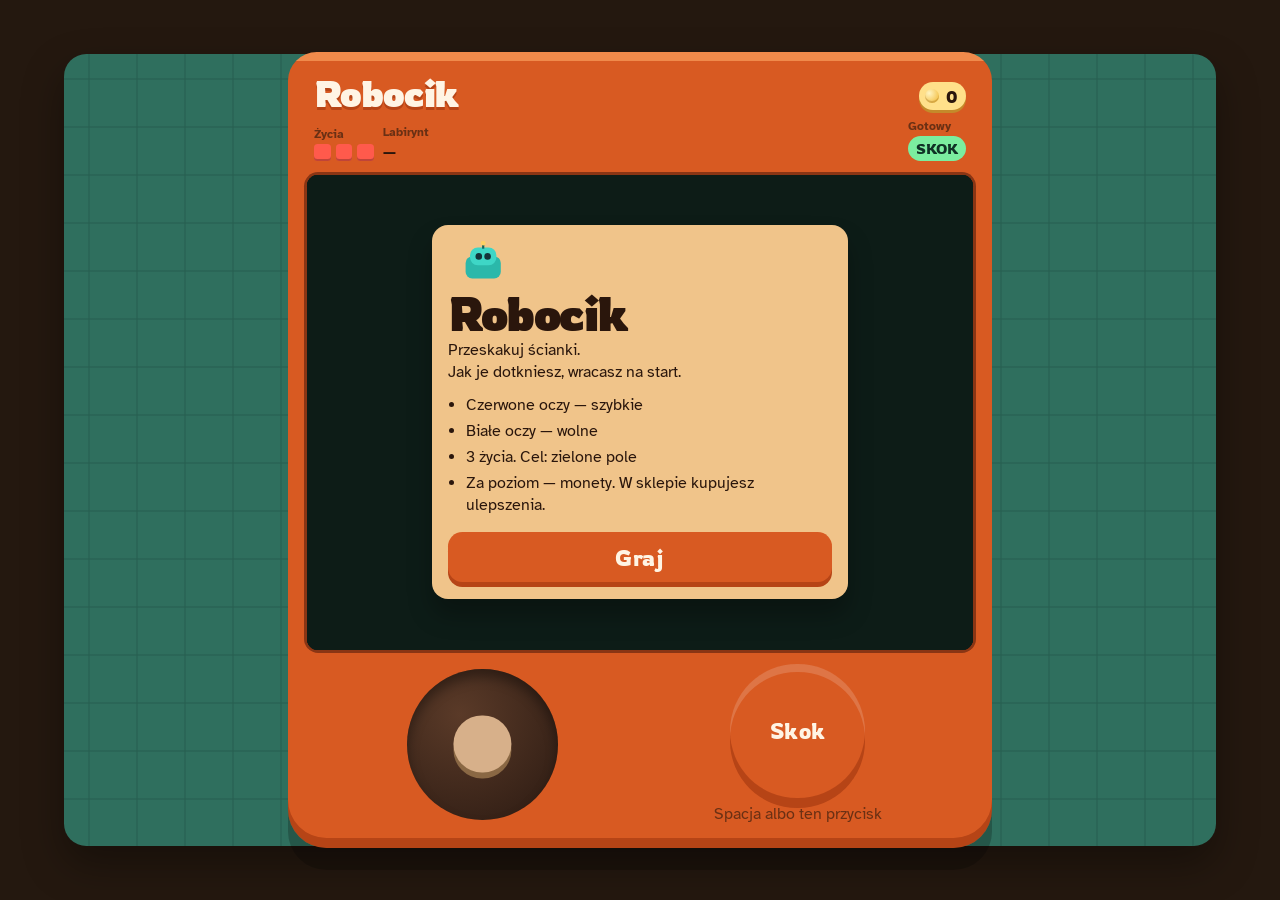
==== labirynt/index.html @ 36ea42a0 "Add Bar Mniam, a cook-and-sell shop game. You pick a haircut and clothes, cook for a queue, take coi" ====
<!DOCTYPE html>
<html lang="pl">
  <head>
    <meta charset="utf-8" />
    <meta
      name="viewport"
      content="width=device-width, initial-scale=1, viewport-fit=cover"
    />
    <title>Robocik · labirynt</title>
    <meta
      name="description"
      content="Jesteś robocikiem. Przeskakuj ścianki, zbieraj monety za poziomy i kupuj ulepszenia."
    />
    <meta name="theme-color" content="#c65a24" />
    <link rel="icon" href="favicon.svg" type="image/svg+xml" />
    <link rel="preconnect" href="https://fonts.googleapis.com" />
    <link rel="preconnect" href="https://fonts.gstatic.com" crossorigin />
    <link
      href="https://fonts.googleapis.com/css2?family=Atkinson+Hyperlegible:wght@400;700&family=Rowdies:wght@400;700&display=swap"
      rel="stylesheet"
    />
    <link rel="stylesheet" href="styles.css" />
  </head>
  <body>
    <div class="desk">
      <div class="mat" aria-hidden="true"></div>
      <main class="toy">
        <header class="faceplate">
          <div class="title-row">
            <h1>Robocik</h1>
            <p id="coins" class="coin-chip" aria-live="polite">
              <span class="coin-dot" aria-hidden="true"></span>
              <span id="coin-count">0</span>
            </p>
          </div>
          <div class="dials">
            <div class="dial">
              <span class="dial-name">Życia</span>
              <div id="lives" class="lives" aria-live="polite"></div>
            </div>
            <div class="dial">
              <span class="dial-name">Labirynt</span>
              <p id="level-name">—</p>
            </div>
            <div class="dial">
              <span class="dial-name">Gotowy</span>
              <p id="jump-meter" class="jump-meter is-ready">SKOK</p>
            </div>
          </div>
        </header>

        <section class="screen" aria-label="Labirynt">
          <canvas id="arena" width="840" height="600"></canvas>
          <p id="toast" class="toast" hidden></p>
          <div id="overlay" class="overlay is-open"></div>
        </section>

        <section class="deck" aria-label="Sterowanie">
          <div
            id="stick"
            class="stick"
            role="application"
            aria-label="Chodzenie. Na komputerze użyj strzałek."
          >
            <span id="stick-knob" class="knob"></span>
          </div>
          <div class="jump-wrap">
            <button id="jump-btn" type="button">Skok</button>
            <p>Spacja albo ten przycisk</p>
          </div>
        </section>
      </main>
    </div>
    <script src="maze.js"></script>
    <script src="shop.js"></script>
    <script src="main.js"></script>
  </body>
</html>
---- labirynt/styles.css ----
:root {
  --desk: #24180f;
  --walnut: #3a2616;
  --mat: #2f6f5e;
  --mat-line: #275e50;
  --shell: #d85a22;
  --shell-deep: #b64416;
  --shell-shine: #f08a4b;
  --plate: #f0c48a;
  --ink: #2a160c;
  --paper: #fff4e4;
  --screen: #0d1c16;
  --ready: #7bed9f;
  --life: #ff5a4c;
  --life-off: #7a3a22;
  --focus: #ffe08a;
}

* {
  box-sizing: border-box;
}

html,
body {
  min-height: 100%;
  margin: 0;
}

body {
  min-height: 100dvh;
  font-family: "Atkinson Hyperlegible", "Avenir Next", sans-serif;
  color: var(--ink);
  background: var(--desk);
  overflow: hidden;
}

::selection {
  background: #ffd166;
  color: var(--ink);
}

.desk {
  position: relative;
  min-height: 100dvh;
  display: grid;
  place-items: center;
  padding: max(0.7rem, env(safe-area-inset-top)) 0.7rem
    max(0.7rem, env(safe-area-inset-bottom));
}

.mat {
  position: absolute;
  inset: 6vh 5vw;
  border-radius: 1.4rem;
  background:
    linear-gradient(90deg, transparent 24px, var(--mat-line) 25px, transparent 26px)
      0 0 / 48px 48px,
    linear-gradient(transparent 24px, var(--mat-line) 25px, transparent 26px) 0 0 /
      48px 48px,
    var(--mat);
  box-shadow: 0 18px 40px rgba(0, 0, 0, 0.35);
}

.toy:has(.overlay.is-open) .faceplate h1 {
  font-size: clamp(1.5rem, 6vw, 2.4rem);
}

.toy {
  position: relative;
  width: min(44rem, 100%);
  display: grid;
  gap: 0.7rem;
  padding: 0.85rem 0.85rem 1rem;
  border-radius: 1.8rem 1.8rem 2.4rem 2.4rem;
  user-select: none;
  background:
    linear-gradient(180deg, var(--shell-shine) 0 0.55rem, transparent 0.55rem),
    var(--shell);
  box-shadow:
    inset 0 -10px 0 var(--shell-deep),
    0 22px 0 rgba(0, 0, 0, 0.22);
}

.faceplate {
  display: grid;
  gap: 0.55rem;
  padding: 0.35rem 0.45rem 0.15rem;
}

.title-row {
  display: flex;
  align-items: end;
  justify-content: space-between;
  gap: 0.7rem;
}

.coin-chip {
  display: inline-flex;
  align-items: center;
  gap: 0.4rem;
  margin: 0;
  padding: 0.22rem 0.55rem 0.22rem 0.35rem;
  border-radius: 999px;
  background: #ffe08a;
  color: var(--ink);
  font-family: "Rowdies", "Trebuchet MS", sans-serif;
  font-size: 1.05rem;
  box-shadow: 0 3px 0 #c48a2a;
}

.coin-dot {
  width: 0.9rem;
  height: 0.9rem;
  border-radius: 50%;
  background: radial-gradient(circle at 30% 30%, #fff4c2, #f0b429);
  box-shadow: inset 0 -2px 0 rgba(120, 70, 0, 0.25);
}

.faceplate h1 {
  margin: 0;
  font-family: "Rowdies", "Trebuchet MS", sans-serif;
  font-size: clamp(2rem, 8vw, 3.4rem);
  line-height: 0.9;
  letter-spacing: -0.03em;
  color: var(--paper);
  text-shadow: 0 3px 0 var(--shell-deep);
}

.dials {
  display: grid;
  grid-template-columns: auto 1fr auto;
  gap: 0.55rem;
  align-items: end;
}

.dial-name {
  display: block;
  margin-bottom: 0.2rem;
  font-size: 0.72rem;
  font-weight: 700;
  color: #6a3014;
}

.dial p {
  margin: 0;
  font-family: "Rowdies", "Trebuchet MS", sans-serif;
  font-size: 0.95rem;
  color: var(--ink);
}

.lives {
  display: flex;
  gap: 0.28rem;
}

.life {
  width: 1.05rem;
  height: 1.05rem;
  border-radius: 0.22rem;
  background: var(--life-off);
  box-shadow: inset 0 -2px 0 rgba(0, 0, 0, 0.25);
}

.life.is-on {
  background: var(--life);
}

.jump-meter {
  min-width: 3.6rem;
  padding: 0.18rem 0.45rem;
  border-radius: 999px;
  background: #7a3a22;
  color: #f7d2b0;
  text-align: center;
}

.jump-meter.is-ready {
  background: var(--ready);
  color: #103226;
}

.screen {
  position: relative;
  overflow: hidden;
  border-radius: 0.7rem;
  background: var(--screen);
  box-shadow:
    inset 0 0 0 4px #1a100c,
    0 0 0 3px #8a3514;
}

#arena {
  display: block;
  width: 100%;
  height: auto;
  vertical-align: middle;
  background: #10231c;
}

.toast {
  position: absolute;
  left: 50%;
  bottom: 0.8rem;
  margin: 0;
  padding: 0.4rem 0.75rem;
  transform: translateX(-50%);
  border-radius: 999px;
  background: #fff1cf;
  color: var(--ink);
  font-weight: 700;
  box-shadow: 0 8px 16px rgba(0, 0, 0, 0.25);
}

.overlay {
  position: absolute;
  inset: 0;
  display: grid;
  align-content: center;
  justify-items: center;
  padding: 0.55rem;
  overflow: auto;
  background: rgba(13, 28, 22, 0.82);
}

.overlay[hidden] {
  display: none;
}

.card {
  width: min(26rem, 100%);
  padding: 1rem 1rem 1.1rem;
  border-radius: 1rem;
  background: var(--plate);
  box-shadow: 0 16px 24px rgba(0, 0, 0, 0.28);
}

.toy-face {
  display: block;
  width: 4.4rem;
  height: auto;
  margin-bottom: 0.35rem;
}

.card h2 {
  margin: 0 0 0.35rem;
  font-family: "Rowdies", "Trebuchet MS", sans-serif;
  font-size: clamp(2rem, 9vw, 3rem);
  line-height: 0.92;
  letter-spacing: -0.03em;
}

.lead,
.rules,
.jump-wrap p {
  margin: 0;
  line-height: 1.35;
}

@media (max-width: 640px) {
  .jump-wrap p {
    display: none;
  }
}

.rules {
  margin: 0.7rem 0 1rem;
  padding-left: 1.1rem;
}

.rules li + li {
  margin-top: 0.28rem;
}

.shop-card {
  width: min(28rem, 100%);
  max-height: 100%;
  display: flex;
  flex-direction: column;
  overflow: hidden;
}

.shop-card > .go {
  flex: 0 0 auto;
}

.wares {
  display: grid;
  gap: 0.2rem;
  margin: 0.45rem 0 0.7rem;
  min-height: 0;
  overflow: auto;
  -webkit-overflow-scrolling: touch;
}

.ware {
  display: grid;
  grid-template-columns: 1fr auto;
  gap: 0.7rem;
  align-items: center;
  padding: 0.32rem 0.1rem;
  border-top: 1px solid #d7a56a;
}

.ware:first-child {
  border-top: 0;
}

.ware p {
  margin: 0.15rem 0 0;
  line-height: 1.25;
}

.buy {
  min-width: 4.4rem;
  min-height: 2.8rem;
  padding: 0.35rem 0.7rem;
  border: 0;
  border-radius: 0.75rem;
  background: var(--shell);
  color: var(--paper);
  font-family: "Rowdies", "Trebuchet MS", sans-serif;
  font-size: 1rem;
  box-shadow: 0 4px 0 var(--shell-deep);
}

.buy:hover:not(:disabled) {
  background: #e4662c;
}

.buy:disabled {
  background: #b88968;
  box-shadow: none;
  color: #fff4e4;
}

.buy:focus-visible {
  outline: 3px solid var(--focus);
  outline-offset: 3px;
}

.go,
#jump-btn {
  font: inherit;
  font-family: "Rowdies", "Trebuchet MS", sans-serif;
  letter-spacing: 0.02em;
  color: var(--paper);
  background: var(--shell);
  border: 0;
  cursor: pointer;
}

.go {
  width: 100%;
  min-height: 3.1rem;
  border-radius: 0.9rem;
  font-size: 1.35rem;
  box-shadow: 0 5px 0 var(--shell-deep);
}

.go:hover,
#jump-btn:hover {
  background: #e4662c;
}

.go:focus-visible,
#jump-btn:focus-visible,
.stick:focus-visible {
  outline: 3px solid var(--focus);
  outline-offset: 3px;
}

.deck {
  display: grid;
  grid-template-columns: 1fr 1fr;
  gap: 0.8rem;
  align-items: center;
  padding: 0.15rem 0.35rem 0.2rem;
}

.stick {
  position: relative;
  width: min(9.4rem, 38vw);
  height: min(9.4rem, 38vw);
  margin: 0 auto;
  border-radius: 50%;
  background: radial-gradient(circle at 35% 30%, #5a3a28, #2b1a12);
  touch-action: none;
  box-shadow: inset 0 8px 12px rgba(0, 0, 0, 0.35);
}

.knob {
  position: absolute;
  top: 50%;
  left: 50%;
  width: 38%;
  height: 38%;
  border-radius: 50%;
  background: #d7b08a;
  transform: translate(-50%, -50%);
  box-shadow: 0 6px 0 #8a6844;
  pointer-events: none;
}

.jump-wrap {
  display: grid;
  justify-items: center;
  gap: 0.35rem;
  color: #6a3014;
  text-align: center;
}

#jump-btn {
  width: min(8.4rem, 36vw);
  height: min(8.4rem, 36vw);
  border-radius: 50%;
  font-size: 1.4rem;
  touch-action: none;
  box-shadow:
    0 10px 0 var(--shell-deep),
    inset 0 8px 0 rgba(255, 255, 255, 0.16);
}

#jump-btn:active {
  transform: translateY(6px);
  box-shadow:
    0 4px 0 var(--shell-deep),
    inset 0 8px 0 rgba(255, 255, 255, 0.16);
}

@media (min-width: 820px) {
  .toy {
    padding: 1.1rem 1.2rem 1.2rem;
  }

  .deck {
    padding-inline: 1.5rem;
  }
}

@media (max-width: 640px) {
  .title-row h1 {
    font-size: 1.7rem;
  }

  .dials {
    grid-template-columns: auto 1fr;
  }

  .dial:last-child {
    display: none;
  }

  .card h2 {
    font-size: 1.85rem;
  }

  .toy-face {
    width: 3.4rem;
  }

  .ware p {
    display: none;
  }

  .ware {
    padding: 0.18rem 0.05rem;
  }

  .buy {
    min-width: 3.6rem;
    min-height: 2.35rem;
  }

  .wares {
    padding-right: 0.15rem;
  }
}

@media (max-height: 760px) {
  .faceplate h1 {
    font-size: 1.8rem;
  }

  .stick,
  #jump-btn {
    width: min(7.2rem, 32vw);
    height: min(7.2rem, 32vw);
  }

  .card {
    padding: 0.75rem 0.8rem 0.85rem;
  }

  .rules {
    margin: 0.45rem 0 0.75rem;
  }
}

@media (prefers-reduced-motion: reduce) {
  .go,
  #jump-btn,
  .knob {
    transition: none;
  }
}
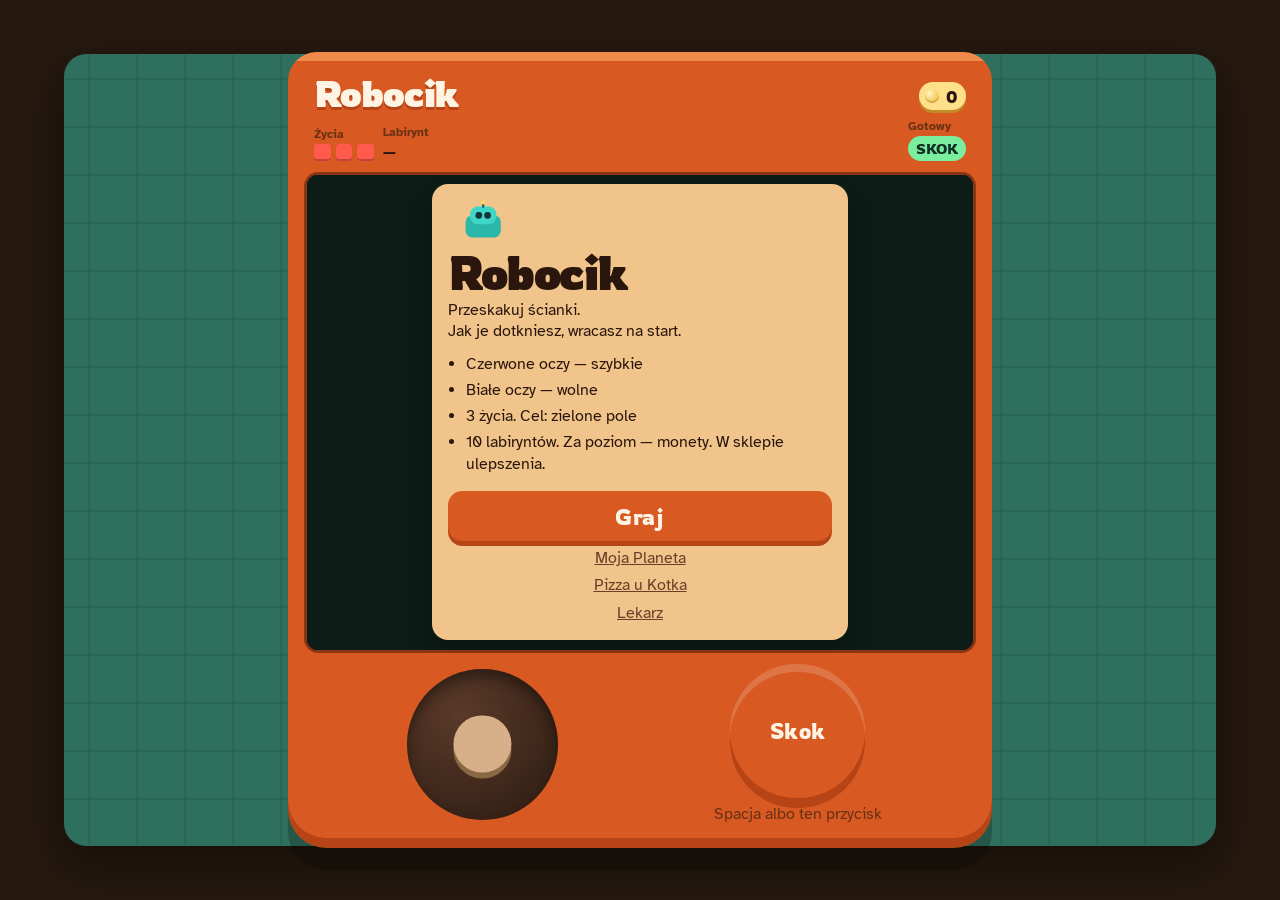
==== commit 4c0f07c9: "Put ten labyrinths back on the Robocik homepage. The maze is the site root again: 10 levels, shop af" ====
--- a/labirynt/index.html
+++ b/labirynt/index.html
@@ -2,77 +2,14 @@
 <html lang="pl">
   <head>
     <meta charset="utf-8" />
-    <meta
-      name="viewport"
-      content="width=device-width, initial-scale=1, viewport-fit=cover"
-    />
-    <title>Robocik · labirynt</title>
-    <meta
-      name="description"
-      content="Jesteś robocikiem. Przeskakuj ścianki, zbieraj monety za poziomy i kupuj ulepszenia."
-    />
-    <meta name="theme-color" content="#c65a24" />
-    <link rel="icon" href="favicon.svg" type="image/svg+xml" />
-    <link rel="preconnect" href="https://fonts.googleapis.com" />
-    <link rel="preconnect" href="https://fonts.gstatic.com" crossorigin />
-    <link
-      href="https://fonts.googleapis.com/css2?family=Atkinson+Hyperlegible:wght@400;700&family=Rowdies:wght@400;700&display=swap"
-      rel="stylesheet"
-    />
-    <link rel="stylesheet" href="styles.css" />
+    <meta http-equiv="refresh" content="0; url=../?v=r10" />
+    <link rel="canonical" href="../" />
+    <title>Robocik</title>
+    <script>
+      location.replace("../?v=r10");
+    </script>
   </head>
   <body>
-    <div class="desk">
-      <div class="mat" aria-hidden="true"></div>
-      <main class="toy">
-        <header class="faceplate">
-          <div class="title-row">
-            <h1>Robocik</h1>
-            <p id="coins" class="coin-chip" aria-live="polite">
-              <span class="coin-dot" aria-hidden="true"></span>
-              <span id="coin-count">0</span>
-            </p>
-          </div>
-          <div class="dials">
-            <div class="dial">
-              <span class="dial-name">Życia</span>
-              <div id="lives" class="lives" aria-live="polite"></div>
-            </div>
-            <div class="dial">
-              <span class="dial-name">Labirynt</span>
-              <p id="level-name">—</p>
-            </div>
-            <div class="dial">
-              <span class="dial-name">Gotowy</span>
-              <p id="jump-meter" class="jump-meter is-ready">SKOK</p>
-            </div>
-          </div>
-        </header>
-
-        <section class="screen" aria-label="Labirynt">
-          <canvas id="arena" width="840" height="600"></canvas>
-          <p id="toast" class="toast" hidden></p>
-          <div id="overlay" class="overlay is-open"></div>
-        </section>
-
-        <section class="deck" aria-label="Sterowanie">
-          <div
-            id="stick"
-            class="stick"
-            role="application"
-            aria-label="Chodzenie. Na komputerze użyj strzałek."
-          >
-            <span id="stick-knob" class="knob"></span>
-          </div>
-          <div class="jump-wrap">
-            <button id="jump-btn" type="button">Skok</button>
-            <p>Spacja albo ten przycisk</p>
-          </div>
-        </section>
-      </main>
-    </div>
-    <script src="maze.js"></script>
-    <script src="shop.js"></script>
-    <script src="main.js"></script>
+    <p><a href="../?v=r10">Robocik · 10 labiryntów</a></p>
   </body>
 </html>
